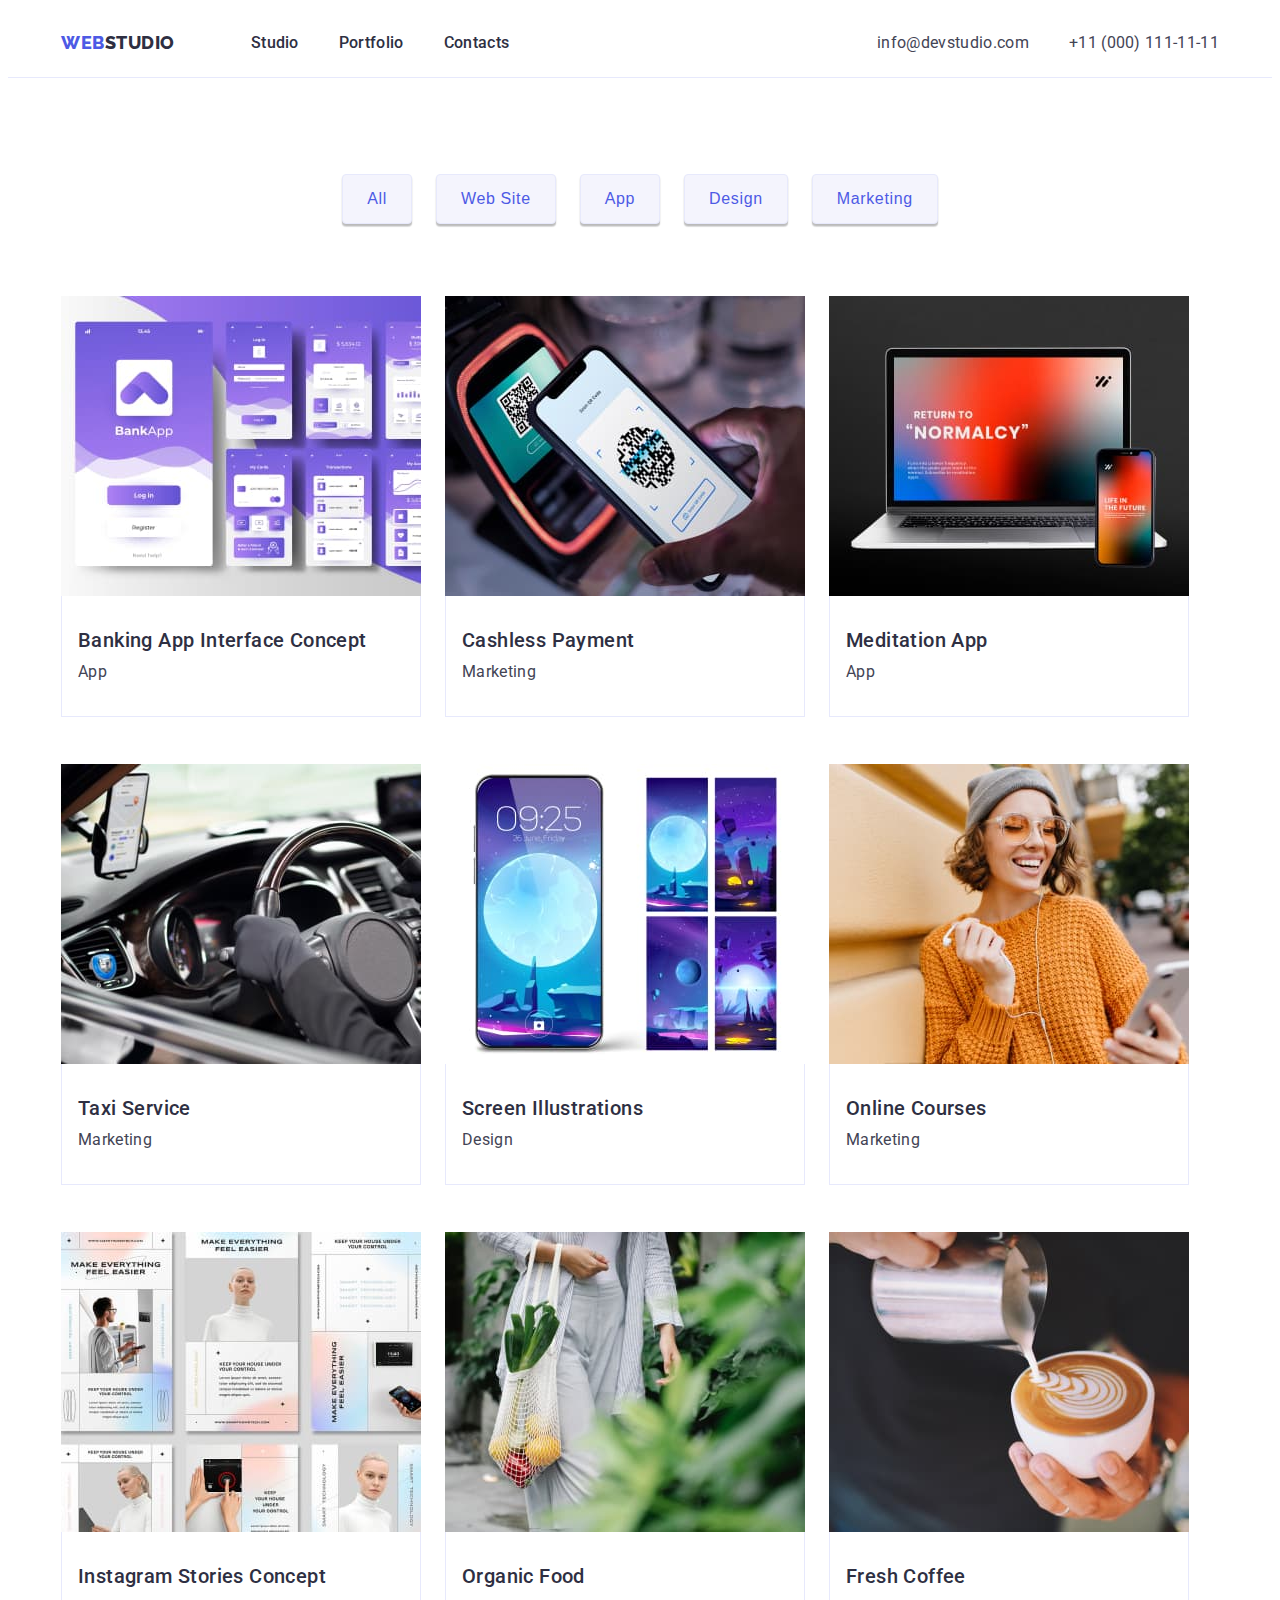
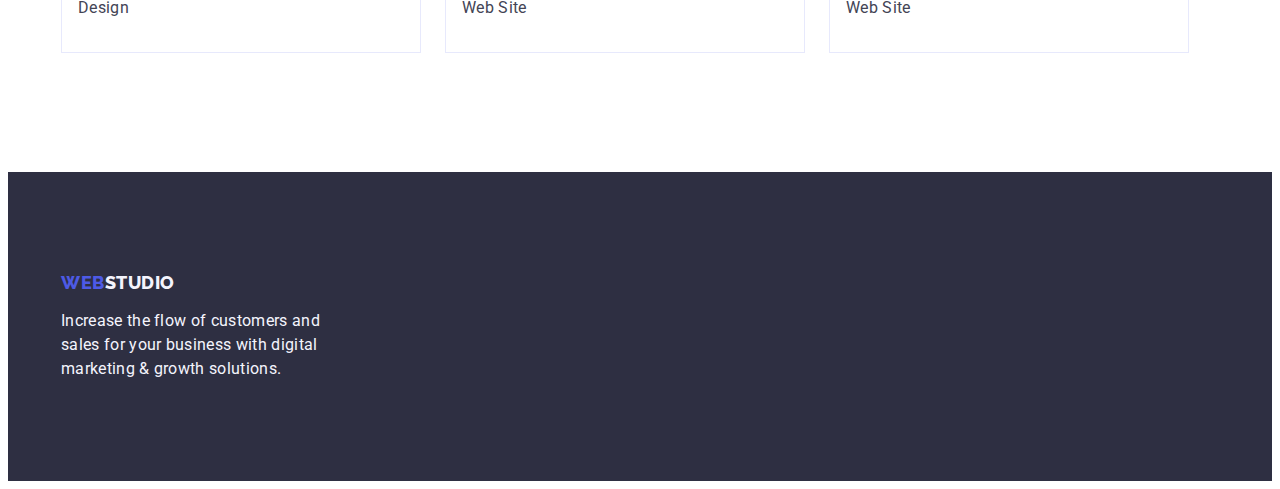
==== portfolio.html @ c288e810 "Initial commit" ====
<!DOCTYPE html>
<html lang="en">
  <head>
    <meta charset="UTF-8" />
    <meta http-equiv="X-UA-Compatible" content="IE=edge" />
    <meta name="viewport" content="width=device-width, initial-scale=1.0" />
    <title>Portfolio</title>
    <link rel="preconnect" href="https://fonts.googleapis.com" />
    <link rel="preconnect" href="https://fonts.gstatic.com" crossorigin />
    <link
      href="https://fonts.googleapis.com/css2?family=Raleway:wght@800&family=Roboto:wght@400;500;700&display=swap"
      rel="stylesheet"
    />
    <link
      rel="stylesheet"
      href="https://cdnjs.cloudflare.com/ajax/libs/modern-normalize/2.0.0/modern-normalize.min.css"
      integrity="sha512-4xo8blKMVCiXpTaLzQSLSw3KFOVPWhm/TRtuPVc4WG6kUgjH6J03IBuG7JZPkcWMxJ5huwaBpOpnwYElP/m6wg=="
      crossorigin="anonymous"
      referrerpolicy="no-referrer"
    />
    <link rel="stylesheet" href="./css/styles.css" />
  </head>

  <body>
    <!-- heder -->
    <header class="head">
      <div class="container head-nav">
        <nav class="nav-list">
          <a href="./index.html" class="logo link"
            >Web<span class="logo-style">Studio</span></a
          >

          <ul class="nav-item">
            <li><a href="./index.html" class="nav-link link">Studio</a></li>
            <li>
              <a href="./portfolio.html" class="nav-link link">Portfolio</a>
            </li>
            <li><a href="" class="nav-link link">Contacts</a></li>
          </ul>
        </nav>

        <address class="contacts">
          <ul class="contacts-item">
            <li>
              <a href="mailto:info@devstudio.com" class="contacts-list link"
                >info@devstudio.com</a
              >
            </li>

            <li>
              <a href="tel:+110001111111" class="contacts-list link"
                >+11 (000) 111-11-11</a
              >
            </li>
          </ul>
        </address>
      </div>
    </header>

    <main>
      <!-- Portfolio -->
      <section class="portfolio-section">
        <div class="container">
          <h1 class="visually-hidden">Portfolio</h1>

          <ul class="btn-container">
            <li><button type="button" class="portfolio-btn">All</button></li>

            <li>
              <button type="button" class="portfolio-btn">Web Site</button>
            </li>

            <li>
              <button type="button" class="portfolio-btn">App</button>
            </li>

            <li>
              <button type="button" class="portfolio-btn">Design</button>
            </li>

            <li>
              <button type="button" class="portfolio-btn">Marketing</button>
            </li>
          </ul>

          <ul class="portfolio-list">
            <li class="portfolio-item">
              <a href="" class="link">
                <img
                  src="./images/portfolio/app-1.jpg"
                  alt="banking application image"
                  width="360"
                  height="300"
                />
                <div class="card-portfolio-text">
                  <h2 class="sub-titel-text-styles">
                    Banking App Interface Concept
                  </h2>
                  <p class="mein-text-style">App</p>
                </div>
              </a>
            </li>

            <li class="portfolio-item">
              <a href="" class="link"
                ><img
                  src="./images/portfolio/marketing-1.jpg"
                  alt="phone scanning qr code"
                  width="360"
                  height="300"
                />
                <div class="card-portfolio-text">
                  <h2 class="sub-titel-text-styles">Cashless Payment</h2>
                  <p class="mein-text-style">Marketing</p>
                </div>
              </a>
            </li>

            <li class="portfolio-item">
              <a href="" class="link"
                ><img
                  src="./images/portfolio/app-2.jpg"
                  alt="laptop and phone"
                  width="360"
                  height="300"
                />
                <div class="card-portfolio-text">
                  <h2 class="sub-titel-text-styles">Meditation App</h2>
                  <p class="mein-text-style">App</p>
                </div>
              </a>
            </li>

            <li class="portfolio-item">
              <a href="" class="link"
                ><img
                  src="./images/portfolio/marketing-2.jpg"
                  alt="man driving a car"
                  width="360"
                  height="300"
                />
                <div class="card-portfolio-text">
                  <h2 class="sub-titel-text-styles">Taxi Service</h2>
                  <p class="mein-text-style">Marketing</p>
                </div>
              </a>
            </li>

            <li class="portfolio-item">
              <a href="" class="link"
                ><img
                  src="./images/portfolio/design-1.jpg"
                  alt="beautiful theme for phone"
                  width="360"
                  height="300"
                />
                <div class="card-portfolio-text">
                  <h2 class="sub-titel-text-styles">Screen Illustrations</h2>
                  <p class="mein-text-style">Design</p>
                </div>
              </a>
            </li>

            <li class="portfolio-item">
              <a href="" class="link"
                ><img
                  src="./images/portfolio/marketing-3.jpg"
                  alt="happy girl"
                  width="360"
                  height="300"
                />
                <div class="card-portfolio-text">
                  <h2 class="sub-titel-text-styles">Online Courses</h2>
                  <p class="mein-text-style">Marketing</p>
                </div>
              </a>
            </li>

            <li class="portfolio-item">
              <a href="" class="link"
                ><img
                  src="./images/portfolio/design-2.jpg"
                  alt="Instagram Stories Concept"
                  width="360"
                  height="300"
                />
                <div class="card-portfolio-text">
                  <h2 class="sub-titel-text-styles">
                    Instagram Stories Concept
                  </h2>
                  <p class="mein-text-style">Design</p>
                </div>
              </a>
            </li>

            <li class="portfolio-item">
              <a href="" class="link"
                ><img
                  src="./images/portfolio/website-1.jpg"
                  alt="girl with fresh vegetables"
                  width="360"
                  height="300"
                />
                <div class="card-portfolio-text">
                  <h2 class="sub-titel-text-styles">Organic Food</h2>
                  <p class="mein-text-style">Web Site</p>
                </div>
              </a>
            </li>

            <li class="portfolio-item">
              <a href="" class="link"
                ><img
                  src="./images/portfolio/website-2.jpg"
                  alt="freshly made coffee"
                  width="360"
                  height="300"
                />
                <div class="card-portfolio-text">
                  <h2 class="sub-titel-text-styles">Fresh Coffee</h2>
                  <p class="mein-text-style">Web Site</p>
                </div>
              </a>
            </li>
          </ul>
        </div>
      </section>
    </main>
    <!-- footer -->
    <footer class="footer">
      <div class="container">
        <a href="./index.html" class="footer-logo logo  link"
          >Web<span class="footer-logo-style">Studio</span>
        </a>

        <p class="footer-text mein-text-style">
          Increase the flow of customers and sales for your business with
          digital marketing & growth solutions.
        </p>
      </div>
    </footer>
  </body>
</html>
---- css/styles.css ----
:root {
  --logo-color: #4d5ae5;
  --title-text-color: #2e2f42;
  --main-text-color: #434455;
  --third-text-color: #ffffff;
  --background-grey-color: #2e2f42;
  --background-light-color: #f4f4fd;
  --btn-color: #4d5ae5;
  --btn-hover-color: #404bbf;
}

/* _______________Сommon________________ */

body {
  font-family: 'Roboto', sans-serif;
  color: var(--main-text-color);
  background-color: #ffffff;
}

h1,
h2,
h3,
h4,
h5,
h6,
p,
ul,
ol {
  margin: 0;
}

ul,
ol {
  padding: 0;
  list-style: none;
}

.mein-text-style {
  color: var(--main-text-color);

  font-size: 16px;
  line-height: 1.5;
  letter-spacing: 0.02em;
}

.title-tex-style {
  color: var(--title-text-color);

  font-size: 36px;
  line-height: 1.11;
  letter-spacing: 0.02em;

  text-transform: capitalize;
  text-align: center;
}
.sub-titel-text-styles {
  color: var(--title-text-color);

  font-weight: 500;
  font-size: 20px;
  line-height: 1.2;
  letter-spacing: 0.02em;

  text-transform: capitalize;
  margin-bottom: 8px;
}
.link {
  text-decoration: none;
}

.container {
  width: 1158px;
  padding-left: 15px;
  padding-right: 15px;

  margin: 0 auto;
}

.visually-hidden {
  position: absolute;
  white-space: nowrap;
  width: 1px;
  height: 1px;
  overflow: hidden;
  border: 0;
  padding: 0;
  clip: rect(0 0 0 0);
  clip-path: inset(50%);
  margin: -1px;
}

img {
  display: block;
  max-width: 100%;
}

/* ___________________HEDER_________________ */

.head{
  border-bottom: 1px solid #e7e9fc;
}

.logo {
  color: var(--logo-color);

  font-family: 'Raleway', sans-serif;
  font-weight: 800;
  font-size: 18px;
  line-height: 1.17;
  letter-spacing: 0.03em;

  text-transform: uppercase;
  margin-right: 76px;
  padding-top: 24px;
  padding-bottom: 24px;
}

.head-nav {
  display: flex;
  align-items: center;
}

.nav-list {
  display: flex;
  align-items: center;
 
}

.nav-item {
  display: flex;
  align-items: center;
  gap: 40px;
  
}

.contacts-item {
  display: flex;
  gap: 40px;
 
}

.logo-style {
  color: var(--title-text-color);
}

.nav-link {
  color: var(--title-text-color);

  font-family: 'Roboto' 'sans-serif';
  font-weight: 500;
  font-size: 16px;
  line-height: 1.5;
  letter-spacing: 0.02em;

  padding-top: 24px;
  padding-bottom: 24px;
}
.nav-link:hover {
  color: var(--btn-hover-color);
}
.nav-link:focus {
  color: var(--btn-hover-color);
}


.contacts {
  font-style: normal;
  margin-left: auto;
}

.contacts-list {
  color: var(--second-text-color);

  font-size: 16px;
  line-height: 1.5;
  letter-spacing: 0.02em;

  padding-top: 24px;
  padding-bottom: 24px;
}

.contacts-list:hover {
  color: var(--btn-hover-color);
}

.contacts-list:focus {
  color: var(--btn-hover-color);
}

/* _______________HERO ______________*/

.hero-section {
  background-color: var(--background-grey-color);
}

.hero-titel {
  color: var(--third-text-color);

  max-width: 496px;

  font-size: 56px;
  line-height: 1.07;
  letter-spacing: 0.02em;
  margin-left: auto;
  margin-right: auto;
  text-align: center;
}

.hero-section{
  padding-top: 188px;
  padding-bottom: 188px;
}

.hero-container {
  display: flex;
  flex-direction: column;
}

.hero-btn {
  background-color: var(--btn-color);
  color: var(--third-text-color);

  font-weight: 500;
  font-size: 16px;
  line-height: 1.5;
  letter-spacing: 0.04em;

  border-radius: 4px;
  border: 0px;

  cursor: pointer;
  min-width: 169px;
  height: 56px;
  box-shadow: 0px 4px 4px rgba(0, 0, 0, 0.15);

  margin: 48px auto 0 auto;
}

.hero-btn:hover {
  background: var(--btn-hover-color);
  color: var(--third-text-color);
  box-shadow: 0px 4px 4px rgba(0, 0, 0, 0.15);
}

.hero-btn:focus {
  background: var(--btn-hover-color);
  color: var(--third-text-color);
  box-shadow: 0px 4px 4px rgba(0, 0, 0, 0.15);
}

/* _______________ Advantages_______________ */

.advantages-section {
  padding: 120px 0;
  
}

.advant-list {
  display: flex;
  gap: 24px;
}

.advant-item {
  width: 264px;
}

/* _______________Our Works________________ */
.work-section {
  padding-top: 0;
  padding-bottom: 120px;
}

.work-title {
  margin-bottom: 72px;
  margin-left: auto;
  margin-right: auto;
}

.work-list {
  display: flex;
  gap: 24px;
   
}



/* ______________Team-Section________________ */

.team-section {
  background-color: var(--background-light-color);

  padding: 120px 0;
}

.team-title {
  margin-bottom: 72px;
}

.card-list {
  display: flex;
  gap: 24px;
}

.card-item {
  background: #ffffff;

  width: 264px;
  height: 380px;

  box-shadow: 0px 1px 6px rgba(46, 47, 66, 0.08),
    0px 1px 1px rgba(46, 47, 66, 0.16), 0px 2px 1px rgba(46, 47, 66, 0.08);
  border-radius: 0px 0px 4px 4px;
}

.card-item-text {
  text-align: center;
  padding: 32px 16px;
}

/* _______________Footer________________ */

.footer {
  background-color: var(--background-grey-color);

  padding-top: 100px;
  padding-bottom: 100px;
}

.footer-logo-style {
  color: #f4f4fd;
}

.footer-logo{
  display: inline-block;
  margin-bottom: 16px;
  padding-top: 0;
  padding-bottom: 0;
}

.footer-text {
  color: #f4f4fd;
  max-width: 264px;
}



/* _______________Portfolio_________________ */

.portfolio-section{
  padding: 96px 0 120px;

}

.portfolio-btn {
  background-color: var(--background-light-color);
  color: var(--btn-color);

  font-weight: 500;
  font-size: 16px;
  line-height: 1.5;
  letter-spacing: 0.04em;

  padding: 12px 24px;

  border: 1px solid #E7E9FC;
  border-radius: 4px;
  

  cursor: pointer;

  box-shadow: 0px 3px 1px rgba(0, 0, 0, 0.1), 0px 2px 1px rgba(0, 0, 0, 0.08),
    0px 2px 2px rgba(0, 0, 0, 0.12);
}

.portfolio-btn:hover {
  background-color: var(--btn-hover-color);
  color: var(--third-text-color);
  border: 1px solid transparent;
}

.portfolio-btn:focus {
  background-color: var(--btn-hover-color);
  color: var(--third-text-color);
  border: 1px solid transparent;
}

.btn-container {
  display: flex;
  justify-content: center;
  gap: 24px;
  margin-bottom: 72px;
}

.portfolio-list {
  display: flex;
  flex-wrap: wrap;
  row-gap: 48px;
  
}

.portfolio-item {
  margin-right: 24px;
 
  width: 360px;
  height: 420px;
}

.portfolio-item:nth-child(3n) {
  margin-right: 0;
}

.card-portfolio-text {
  padding: 32px 16px;
 
  border-right: 1px solid #e7e9fc;
  border-bottom: 1px solid #e7e9fc;
  border-left: 1px solid #e7e9fc;
}
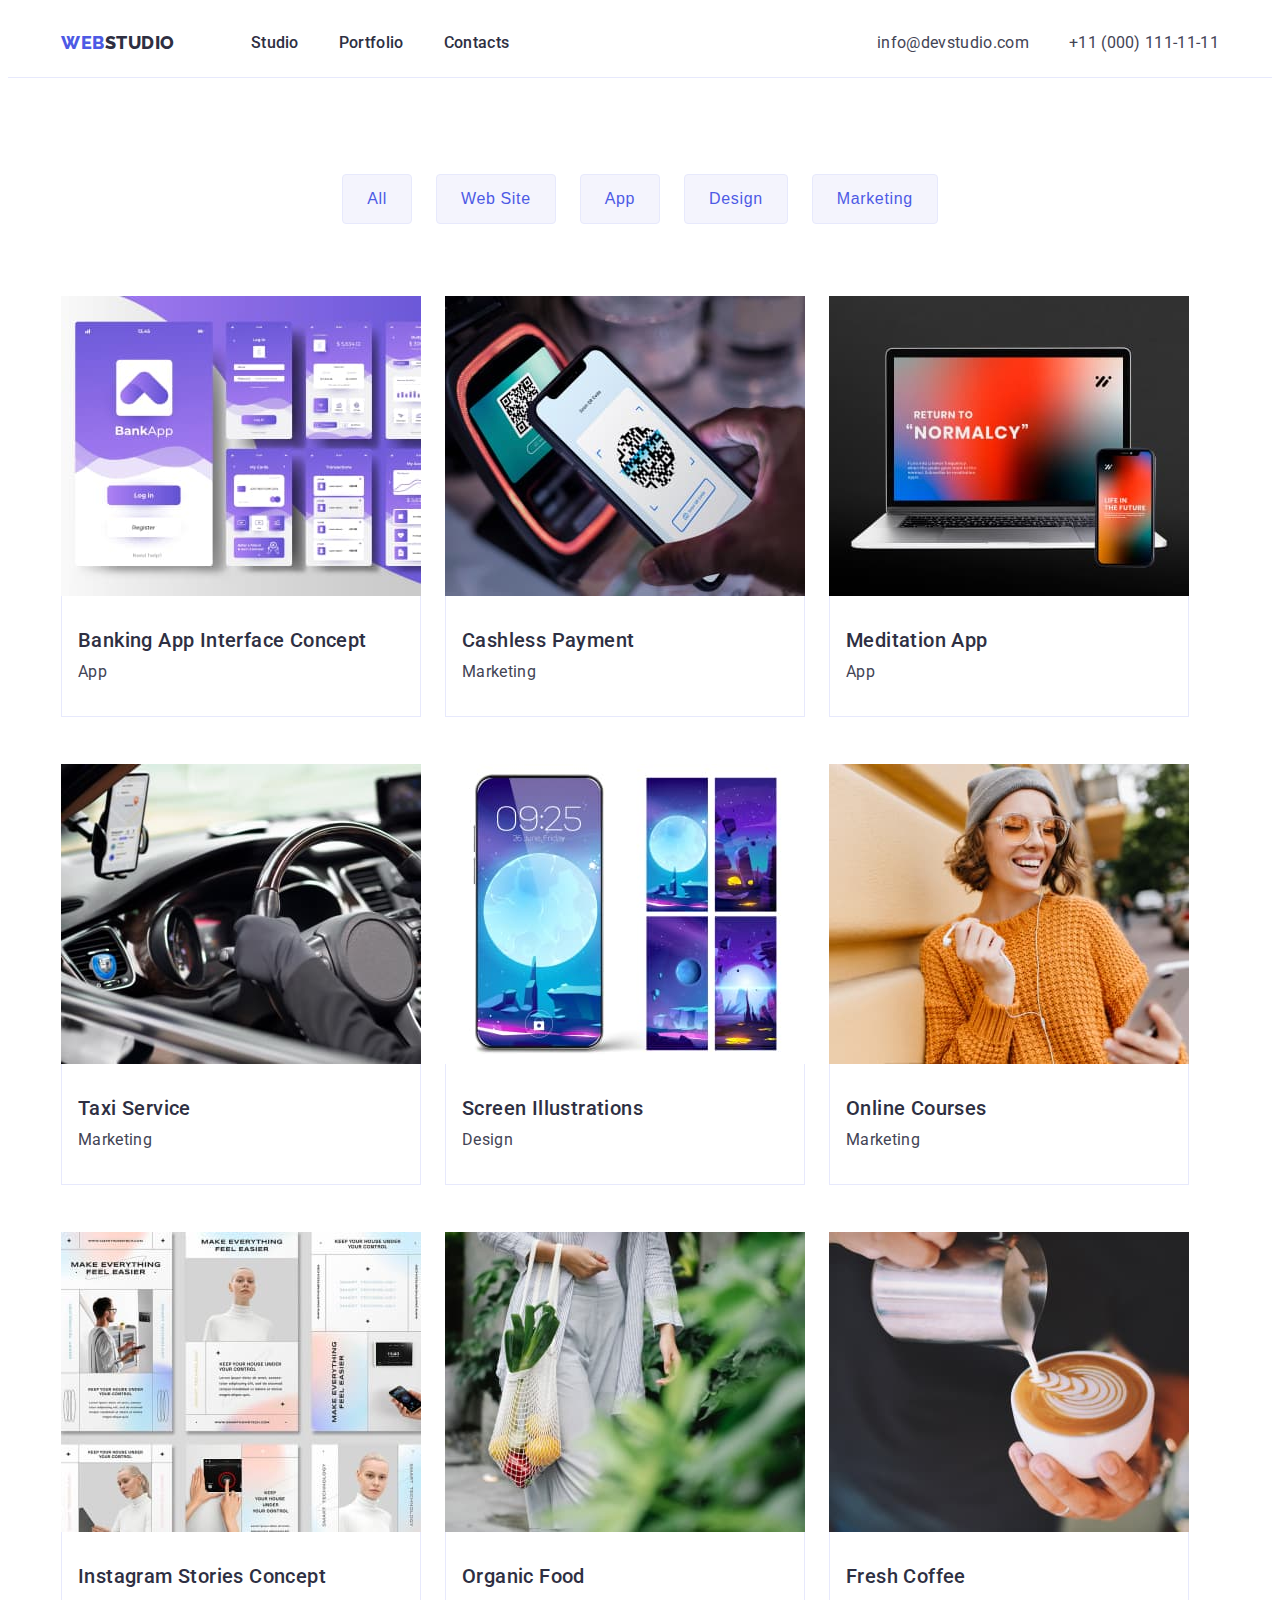
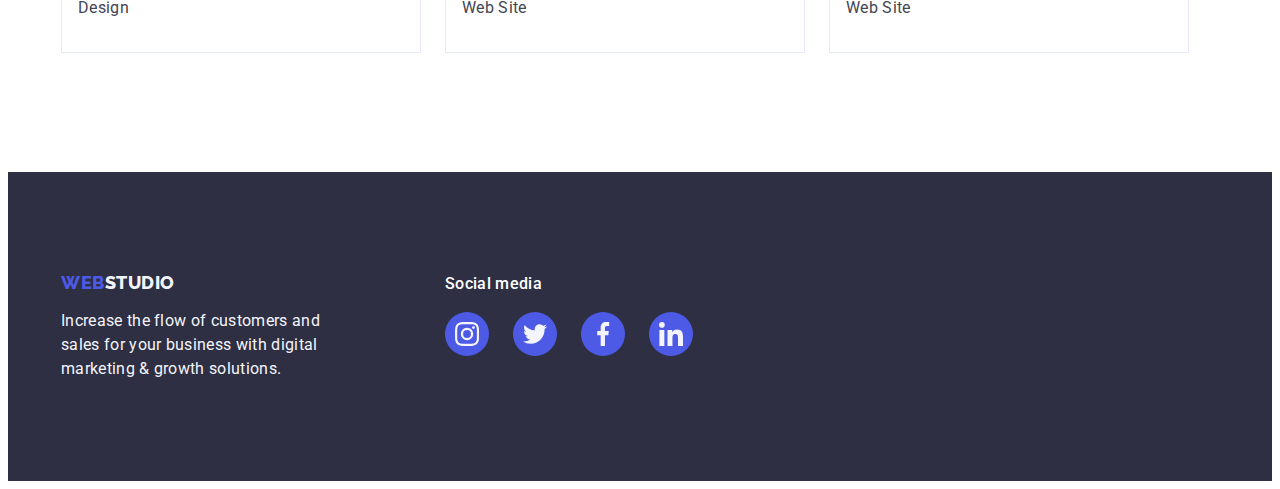
==== commit 95b66cab: "hw-4.2" ====
--- a/portfolio.html
+++ b/portfolio.html
@@ -228,15 +228,77 @@
     </main>
     <!-- footer -->
     <footer class="footer">
-      <div class="container">
-        <a href="./index.html" class="footer-logo logo  link"
-          >Web<span class="footer-logo-style">Studio</span>
-        </a>
-
-        <p class="footer-text mein-text-style">
-          Increase the flow of customers and sales for your business with
-          digital marketing & growth solutions.
-        </p>
+      <div class="container footer-container">
+        <div clas="footer-info">
+          <a href="./index.html" class="footer-logo logo link"
+            >Web<span class="footer-logo-style">Studio</span>
+          </a>
+
+          <p class="footer-text mein-text-style">
+            Increase the flow of customers and sales for your business with
+            digital marketing & growth solutions.
+          </p>
+        </div>
+
+        <div class="social-media">
+          <h3 class="social-media-titel">Social media</h3>
+
+          <ul class="footer-soc-list">
+            <li class="footer-soc-item">
+              <a
+                href=""
+                class="footer-soc-link link"
+                target="_blank"
+                rel="noreferrer noopener nofollow"
+              >
+                <svg class="footer-soc-icon">
+                  <use
+                    href="./images/icons.svg/sprite.svg#icon-instagram"
+                  ></use>
+                </svg>
+              </a>
+            </li>
+
+            <li class="footer-soc-item">
+              <a
+                href=""
+                class="footer-soc-link link"
+                target="_blank"
+                rel="noreferrer noopener nofollow"
+              >
+                <svg class="footer-soc-icon">
+                  <use href="./images/icons.svg/sprite.svg#icon-twitter"></use>
+                </svg>
+              </a>
+            </li>
+
+            <li class="footer-soc-item">
+              <a
+                href=""
+                class="footer-soc-link link"
+                target="_blank"
+                rel="noreferrer noopener nofollow"
+              >
+                <svg class="footer-soc-icon">
+                  <use href="./images/icons.svg/sprite.svg#icon-facebook"></use>
+                </svg>
+              </a>
+            </li>
+
+            <li class="footer-soc-item">
+              <a
+                href=""
+                class="footer-soc-link link"
+                target="_blank"
+                rel="noreferrer noopener nofollow"
+              >
+                <svg class="footer-soc-icon">
+                  <use href="./images/icons.svg/sprite.svg#icon-linkedin"></use>
+                </svg>
+              </a>
+            </li>
+          </ul>
+        </div>
       </div>
     </footer>
   </body>
--- a/css/styles.css
+++ b/css/styles.css
@@ -52,7 +52,10 @@
 
   text-transform: capitalize;
   text-align: center;
-}
+
+  margin-bottom: 72px;
+}
+
 .sub-titel-text-styles {
   color: var(--title-text-color);
 
@@ -64,6 +67,7 @@
   text-transform: capitalize;
   margin-bottom: 8px;
 }
+
 .link {
   text-decoration: none;
 }
@@ -96,7 +100,7 @@
 
 /* ___________________HEDER_________________ */
 
-.head{
+.head {
   border-bottom: 1px solid #e7e9fc;
 }
 
@@ -123,20 +127,17 @@
 .nav-list {
   display: flex;
   align-items: center;
- 
 }
 
 .nav-item {
   display: flex;
   align-items: center;
   gap: 40px;
-  
 }
 
 .contacts-item {
   display: flex;
   gap: 40px;
- 
 }
 
 .logo-style {
@@ -155,13 +156,14 @@
   padding-top: 24px;
   padding-bottom: 24px;
 }
+
 .nav-link:hover {
   color: var(--btn-hover-color);
 }
+
 .nav-link:focus {
   color: var(--btn-hover-color);
 }
-
 
 .contacts {
   font-style: normal;
@@ -191,6 +193,15 @@
 
 .hero-section {
   background-color: var(--background-grey-color);
+
+  background-image: linear-gradient(
+      rgba(46, 47, 66, 0.7),
+      rgba(46, 47, 66, 0.7)
+    ),
+    url(../images/hero-bgr.jpg);
+
+  background-repeat: no-repeat;
+  background-position: center;
 }
 
 .hero-titel {
@@ -201,12 +212,13 @@
   font-size: 56px;
   line-height: 1.07;
   letter-spacing: 0.02em;
+
   margin-left: auto;
   margin-right: auto;
   text-align: center;
 }
 
-.hero-section{
+.hero-section {
   padding-top: 188px;
   padding-bottom: 188px;
 }
@@ -230,7 +242,8 @@
 
   cursor: pointer;
   min-width: 169px;
-  height: 56px;
+  min-height: 56px;
+  
   box-shadow: 0px 4px 4px rgba(0, 0, 0, 0.15);
 
   margin: 48px auto 0 auto;
@@ -252,7 +265,6 @@
 
 .advantages-section {
   padding: 120px 0;
-  
 }
 
 .advant-list {
@@ -264,14 +276,33 @@
   width: 264px;
 }
 
+.advant-icon-list {
+  background-color: #f4f4fd;
+
+  width: auto;
+  height: 112px;
+
+  display: flex;
+  justify-content: center;
+  align-items: center;
+  
+  border-radius: 4px;
+  margin-bottom: 8px;
+}
+
+.advant-icon {
+  width: 64px;
+  height: 64px;
+}
+
 /* _______________Our Works________________ */
+
 .work-section {
   padding-top: 0;
   padding-bottom: 120px;
 }
 
 .work-title {
-  margin-bottom: 72px;
   margin-left: auto;
   margin-right: auto;
 }
@@ -279,44 +310,116 @@
 .work-list {
   display: flex;
   gap: 24px;
-   
-}
-
-
+}
 
 /* ______________Team-Section________________ */
 
 .team-section {
   background-color: var(--background-light-color);
-
   padding: 120px 0;
 }
 
-.team-title {
-  margin-bottom: 72px;
-}
-
-.card-list {
-  display: flex;
-  gap: 24px;
-}
-
-.card-item {
+.team-list {
+  display: flex;
+  gap: 24px;
+}
+
+.team-item {
   background: #ffffff;
 
   width: 264px;
-  height: 380px;
+  height: 428px;
 
   box-shadow: 0px 1px 6px rgba(46, 47, 66, 0.08),
     0px 1px 1px rgba(46, 47, 66, 0.16), 0px 2px 1px rgba(46, 47, 66, 0.08);
   border-radius: 0px 0px 4px 4px;
 }
 
-.card-item-text {
+.team-item-text{
   text-align: center;
   padding: 32px 16px;
 }
 
+.team-soc-list {
+  display: flex;
+  justify-content: center;
+  gap: 24px;
+
+  margin-top: 8px;
+}
+
+.team-soc-item {
+  width: 40px;
+  height: 40px;
+}
+
+.team-soc-link {
+  background-color: var(--btn-color);
+
+  width: 100%;
+  height: 100%;
+  
+  border-radius: 50%;
+
+  display: flex;
+  justify-content: center;
+  align-items: center;
+}
+
+.team-soc-link:hover,
+.team-soc-link:focus {
+  background-color: var(--btn-hover-color);
+}
+
+.team-soc-icom {
+  width: 16px;
+  height: 16px;
+}
+
+/* __________________Customers____________ */
+
+.customers {
+  padding: 120px 156px;
+}
+
+.customers-list {
+  display: flex;
+  justify-content: center;
+  align-items: center;
+  gap: 24px;
+}
+
+.customers-item {
+  width: 168px;
+  height: 88px;
+}
+
+.customers-link {
+  width: 100%;
+  height: 100%;
+
+  display: flex;
+  justify-content: center;
+  align-items: center;
+
+  border: 1px solid #8e8f99;
+  border-radius: 4px;
+}
+
+.customers-link:hover {
+  border-color: var(--btn-hover-color);
+}
+.customers-link:hover .customers-icon,
+.customers-link:focus .customers-icon {
+  fill: var(--btn-hover-color);
+}
+.customers-icon {
+  width: 104px;
+  height: 56px;
+
+  fill: #8e8f99;
+}
+
 /* _______________Footer________________ */
 
 .footer {
@@ -326,12 +429,29 @@
   padding-bottom: 100px;
 }
 
+.footer-container {
+  display: flex;
+  gap: 120px;
+}
+
+.social-media-titel {
+  color: #ffffff;
+
+  font-weight: 500;
+  font-size: 16px;
+  line-height: 1.5;
+  letter-spacing: 0.02em;
+
+  margin-bottom: 16px;
+}
+
 .footer-logo-style {
   color: #f4f4fd;
 }
 
-.footer-logo{
+.footer-logo {
   display: inline-block;
+
   margin-bottom: 16px;
   padding-top: 0;
   padding-bottom: 0;
@@ -342,13 +462,48 @@
   max-width: 264px;
 }
 
-
+.footer-soc-list {
+  display: flex;
+  justify-content: center;
+  align-items: center;
+  gap: 24px;
+}
+.footer-soc-item {
+  background-color: var(--btn-color);
+
+  display: flex;
+
+  width: 44px;
+  height: 44px;
+ 
+  border-radius: 50%;
+}
+
+.footer-soc-link {
+  width: 100%;
+  height: 100%;
+
+  display: flex;
+  justify-content: center;
+  align-items: center;
+
+  border-radius: 50%;
+}
+
+.footer-soc-link:hover,
+.footer-soc-link:focus {
+  background-color: var(--btn-hover-color);
+}
+
+.footer-soc-icon {
+  width: 24px;
+  height: 24px;
+}
 
 /* _______________Portfolio_________________ */
 
-.portfolio-section{
+.portfolio-section {
   padding: 96px 0 120px;
-
 }
 
 .portfolio-btn {
@@ -362,26 +517,19 @@
 
   padding: 12px 24px;
 
-  border: 1px solid #E7E9FC;
+  border: 1px solid #e7e9fc;
   border-radius: 4px;
-  
 
   cursor: pointer;
-
-  box-shadow: 0px 3px 1px rgba(0, 0, 0, 0.1), 0px 2px 1px rgba(0, 0, 0, 0.08),
-    0px 2px 2px rgba(0, 0, 0, 0.12);
-}
-
-.portfolio-btn:hover {
+}
+
+.portfolio-btn:hover, .portfolio-btn:focus{
   background-color: var(--btn-hover-color);
   color: var(--third-text-color);
   border: 1px solid transparent;
-}
-
-.portfolio-btn:focus {
-  background-color: var(--btn-hover-color);
-  color: var(--third-text-color);
-  border: 1px solid transparent;
+  
+  box-shadow: 0px 3px 1px rgba(0, 0, 0, 0.1), 0px 2px 1px rgba(0, 0, 0, 0.08),
+    0px 2px 2px rgba(0, 0, 0, 0.12);
 }
 
 .btn-container {
@@ -395,14 +543,19 @@
   display: flex;
   flex-wrap: wrap;
   row-gap: 48px;
-  
 }
 
 .portfolio-item {
   margin-right: 24px;
- 
-  width: 360px;
+
+  width:360px;
   height: 420px;
+}
+
+.portfolio-item:hover {
+  border: 1px solid #f4f4fd;
+  box-shadow: 0px 1px 6px rgba(46, 47, 66, 0.08),
+    0px 1px 1px rgba(46, 47, 66, 0.16), 0px 2px 1px rgba(46, 47, 66, 0.08);
 }
 
 .portfolio-item:nth-child(3n) {
@@ -411,8 +564,8 @@
 
 .card-portfolio-text {
   padding: 32px 16px;
- 
+
   border-right: 1px solid #e7e9fc;
   border-bottom: 1px solid #e7e9fc;
   border-left: 1px solid #e7e9fc;
-}+}
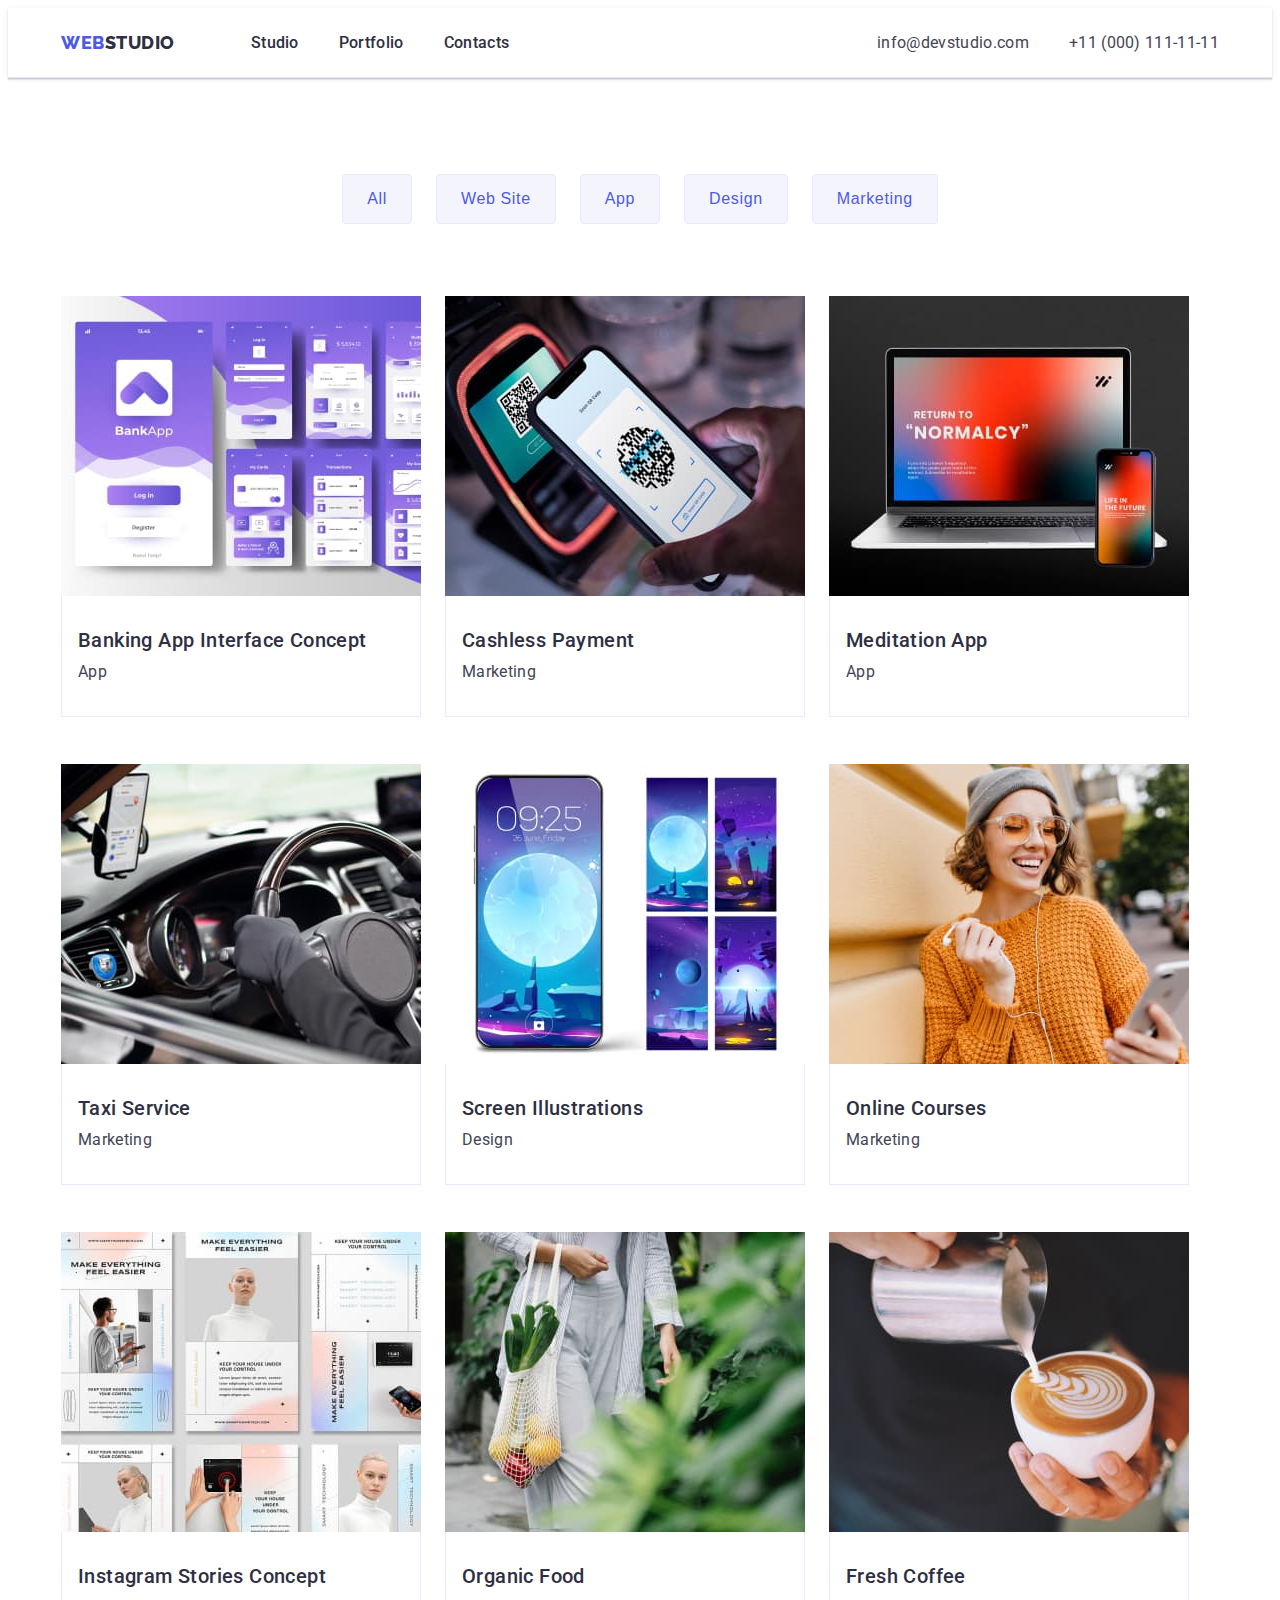
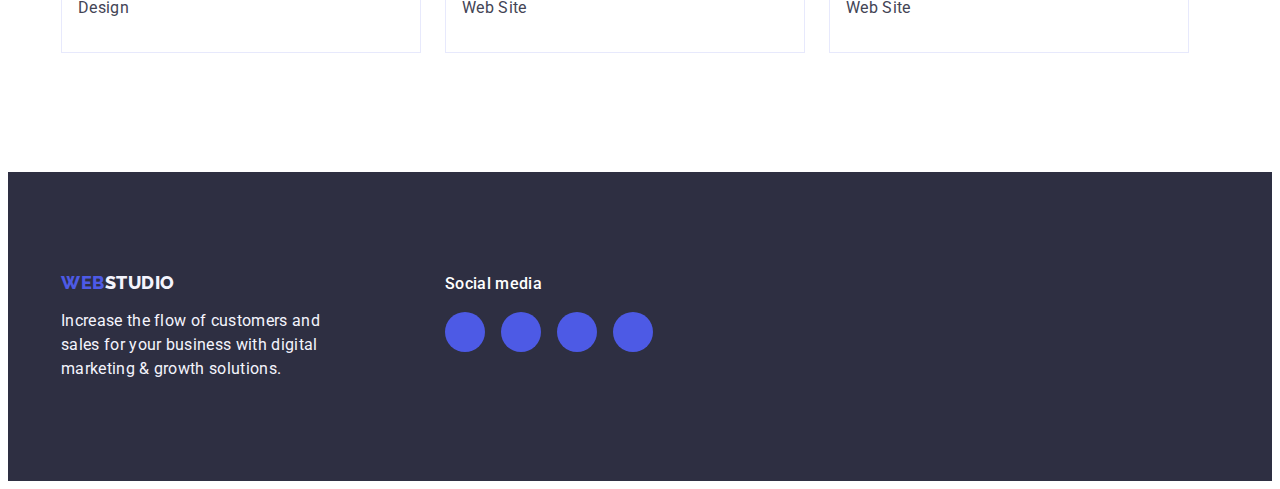
==== commit dfcd9e17: "hw-4.4" ====
--- a/portfolio.html
+++ b/portfolio.html
@@ -85,7 +85,7 @@
 
           <ul class="portfolio-list">
             <li class="portfolio-item">
-              <a href="" class="link">
+              <a href="" class="portfolio-link link">
                 <img
                   src="./images/portfolio/app-1.jpg"
                   alt="banking application image"
@@ -102,7 +102,7 @@
             </li>
 
             <li class="portfolio-item">
-              <a href="" class="link"
+              <a href="" class="portfolio-link link"
                 ><img
                   src="./images/portfolio/marketing-1.jpg"
                   alt="phone scanning qr code"
@@ -117,7 +117,7 @@
             </li>
 
             <li class="portfolio-item">
-              <a href="" class="link"
+              <a href="" class="portfolio-link link"
                 ><img
                   src="./images/portfolio/app-2.jpg"
                   alt="laptop and phone"
@@ -132,7 +132,7 @@
             </li>
 
             <li class="portfolio-item">
-              <a href="" class="link"
+              <a href="" class="portfolio-link link"
                 ><img
                   src="./images/portfolio/marketing-2.jpg"
                   alt="man driving a car"
@@ -147,7 +147,7 @@
             </li>
 
             <li class="portfolio-item">
-              <a href="" class="link"
+              <a href="" class="portfolio-link link"
                 ><img
                   src="./images/portfolio/design-1.jpg"
                   alt="beautiful theme for phone"
@@ -162,7 +162,7 @@
             </li>
 
             <li class="portfolio-item">
-              <a href="" class="link"
+              <a href="" class="portfolio-link link"
                 ><img
                   src="./images/portfolio/marketing-3.jpg"
                   alt="happy girl"
@@ -177,7 +177,7 @@
             </li>
 
             <li class="portfolio-item">
-              <a href="" class="link"
+              <a href="" class="portfolio-link link"
                 ><img
                   src="./images/portfolio/design-2.jpg"
                   alt="Instagram Stories Concept"
@@ -194,7 +194,7 @@
             </li>
 
             <li class="portfolio-item">
-              <a href="" class="link"
+              <a href="" class="portfolio-link link"
                 ><img
                   src="./images/portfolio/website-1.jpg"
                   alt="girl with fresh vegetables"
@@ -209,7 +209,7 @@
             </li>
 
             <li class="portfolio-item">
-              <a href="" class="link"
+              <a href="" class="portfolio-link link"
                 ><img
                   src="./images/portfolio/website-2.jpg"
                   alt="freshly made coffee"
@@ -229,7 +229,7 @@
     <!-- footer -->
     <footer class="footer">
       <div class="container footer-container">
-        <div clas="footer-info">
+        <div class="footer-info">
           <a href="./index.html" class="footer-logo logo link"
             >Web<span class="footer-logo-style">Studio</span>
           </a>
@@ -241,7 +241,7 @@
         </div>
 
         <div class="social-media">
-          <h3 class="social-media-titel">Social media</h3>
+          <p class="social-media-titel mein-text-style">Social media</p>
 
           <ul class="footer-soc-list">
             <li class="footer-soc-item">
@@ -251,10 +251,8 @@
                 target="_blank"
                 rel="noreferrer noopener nofollow"
               >
-                <svg class="footer-soc-icon">
-                  <use
-                    href="./images/icons.svg/sprite.svg#icon-instagram"
-                  ></use>
+                <svg class="footer-soc-icon" width="24px" height="24px">
+                  <use href="./images/icons.svg#icon-instagram"></use>
                 </svg>
               </a>
             </li>
@@ -266,8 +264,8 @@
                 target="_blank"
                 rel="noreferrer noopener nofollow"
               >
-                <svg class="footer-soc-icon">
-                  <use href="./images/icons.svg/sprite.svg#icon-twitter"></use>
+                <svg class="footer-soc-icon" width="24px" height="24px">
+                  <use href="./images/icons.svg#icon-twitter"></use>
                 </svg>
               </a>
             </li>
@@ -279,8 +277,8 @@
                 target="_blank"
                 rel="noreferrer noopener nofollow"
               >
-                <svg class="footer-soc-icon">
-                  <use href="./images/icons.svg/sprite.svg#icon-facebook"></use>
+                <svg class="footer-soc-icon" width="24px" height="24px">
+                  <use href="./images/icons.svg#icon-facebook"></use>
                 </svg>
               </a>
             </li>
@@ -292,8 +290,8 @@
                 target="_blank"
                 rel="noreferrer noopener nofollow"
               >
-                <svg class="footer-soc-icon">
-                  <use href="./images/icons.svg/sprite.svg#icon-linkedin"></use>
+                <svg class="footer-soc-icon" width="24px" height="24px">
+                  <use href="./images/icons.svg#icon-linkedin"></use>
                 </svg>
               </a>
             </li>
--- a/css/styles.css
+++ b/css/styles.css
@@ -102,6 +102,8 @@
 
 .head {
   border-bottom: 1px solid #e7e9fc;
+  box-shadow: 0px 2px 1px rgba(46, 47, 66, 0.08),
+    0px 1px 1px rgba(46, 47, 66, 0.16), 0px 1px 6px rgba(46, 47, 66, 0.08);
 }
 
 .logo {
@@ -193,15 +195,22 @@
 
 .hero-section {
   background-color: var(--background-grey-color);
+  max-width: 1440px;
+
+  padding-top: 188px;
+  padding-bottom: 188px;
+  margin: 0 auto;
 
   background-image: linear-gradient(
       rgba(46, 47, 66, 0.7),
       rgba(46, 47, 66, 0.7)
     ),
     url(../images/hero-bgr.jpg);
-
+  
   background-repeat: no-repeat;
+  background-size: cover;
   background-position: center;
+  
 }
 
 .hero-titel {
@@ -216,11 +225,6 @@
   margin-left: auto;
   margin-right: auto;
   text-align: center;
-}
-
-.hero-section {
-  padding-top: 188px;
-  padding-bottom: 188px;
 }
 
 .hero-container {
@@ -243,7 +247,7 @@
   cursor: pointer;
   min-width: 169px;
   min-height: 56px;
-  
+
   box-shadow: 0px 4px 4px rgba(0, 0, 0, 0.15);
 
   margin: 48px auto 0 auto;
@@ -285,14 +289,9 @@
   display: flex;
   justify-content: center;
   align-items: center;
-  
+
   border-radius: 4px;
   margin-bottom: 8px;
-}
-
-.advant-icon {
-  width: 64px;
-  height: 64px;
 }
 
 /* _______________Our Works________________ */
@@ -335,7 +334,7 @@
   border-radius: 0px 0px 4px 4px;
 }
 
-.team-item-text{
+.team-item-text {
   text-align: center;
   padding: 32px 16px;
 }
@@ -355,10 +354,11 @@
 
 .team-soc-link {
   background-color: var(--btn-color);
+  fill: var(--background-light-color);
 
   width: 100%;
   height: 100%;
-  
+
   border-radius: 50%;
 
   display: flex;
@@ -379,7 +379,7 @@
 /* __________________Customers____________ */
 
 .customers {
-  padding: 120px 156px;
+  padding: 120px 0;
 }
 
 .customers-list {
@@ -404,6 +404,7 @@
 
   border: 1px solid #8e8f99;
   border-radius: 4px;
+  color: #8e8f99;
 }
 
 .customers-link:hover {
@@ -411,13 +412,11 @@
 }
 .customers-link:hover .customers-icon,
 .customers-link:focus .customers-icon {
-  fill: var(--btn-hover-color);
+  color: var(--btn-hover-color);
+  border-color: var(--btn-hover-color);
 }
 .customers-icon {
-  width: 104px;
-  height: 56px;
-
-  fill: #8e8f99;
+  fill: currentColor;
 }
 
 /* _______________Footer________________ */
@@ -431,18 +430,11 @@
 
 .footer-container {
   display: flex;
-  gap: 120px;
-}
-
-.social-media-titel {
-  color: #ffffff;
-
-  font-weight: 500;
-  font-size: 16px;
-  line-height: 1.5;
-  letter-spacing: 0.02em;
-
-  margin-bottom: 16px;
+  align-items: baseline;
+}
+
+.footer-info {
+  margin-right: 120px;
 }
 
 .footer-logo-style {
@@ -462,24 +454,36 @@
   max-width: 264px;
 }
 
+.social-media-titel {
+  color: #ffffff;
+
+  font-weight: 500;
+
+  margin-bottom: 16px;
+}
+
+.social-media {
+  max-width: 208px;
+}
+
 .footer-soc-list {
   display: flex;
   justify-content: center;
   align-items: center;
-  gap: 24px;
+  gap: 16px;
 }
 .footer-soc-item {
+  display: flex;
+
+  width: 40px;
+  height: 40px;
+
+  border-radius: 50%;
+}
+
+.footer-soc-link {
   background-color: var(--btn-color);
 
-  display: flex;
-
-  width: 44px;
-  height: 44px;
- 
-  border-radius: 50%;
-}
-
-.footer-soc-link {
   width: 100%;
   height: 100%;
 
@@ -492,12 +496,11 @@
 
 .footer-soc-link:hover,
 .footer-soc-link:focus {
-  background-color: var(--btn-hover-color);
+  background-color: #31d0aa;
 }
 
 .footer-soc-icon {
-  width: 24px;
-  height: 24px;
+  fill: var(--background-light-color);
 }
 
 /* _______________Portfolio_________________ */
@@ -523,11 +526,12 @@
   cursor: pointer;
 }
 
-.portfolio-btn:hover, .portfolio-btn:focus{
+.portfolio-btn:hover,
+.portfolio-btn:focus {
   background-color: var(--btn-hover-color);
   color: var(--third-text-color);
   border: 1px solid transparent;
-  
+
   box-shadow: 0px 3px 1px rgba(0, 0, 0, 0.1), 0px 2px 1px rgba(0, 0, 0, 0.08),
     0px 2px 2px rgba(0, 0, 0, 0.12);
 }
@@ -548,12 +552,16 @@
 .portfolio-item {
   margin-right: 24px;
 
-  width:360px;
+  width: 360px;
   height: 420px;
 }
 
-.portfolio-item:hover {
-  border: 1px solid #f4f4fd;
+.portfolio-link {
+  display: block;
+}
+
+.portfolio-link:hover,
+.portfolio-link:focus {
   box-shadow: 0px 1px 6px rgba(46, 47, 66, 0.08),
     0px 1px 1px rgba(46, 47, 66, 0.16), 0px 2px 1px rgba(46, 47, 66, 0.08);
 }
